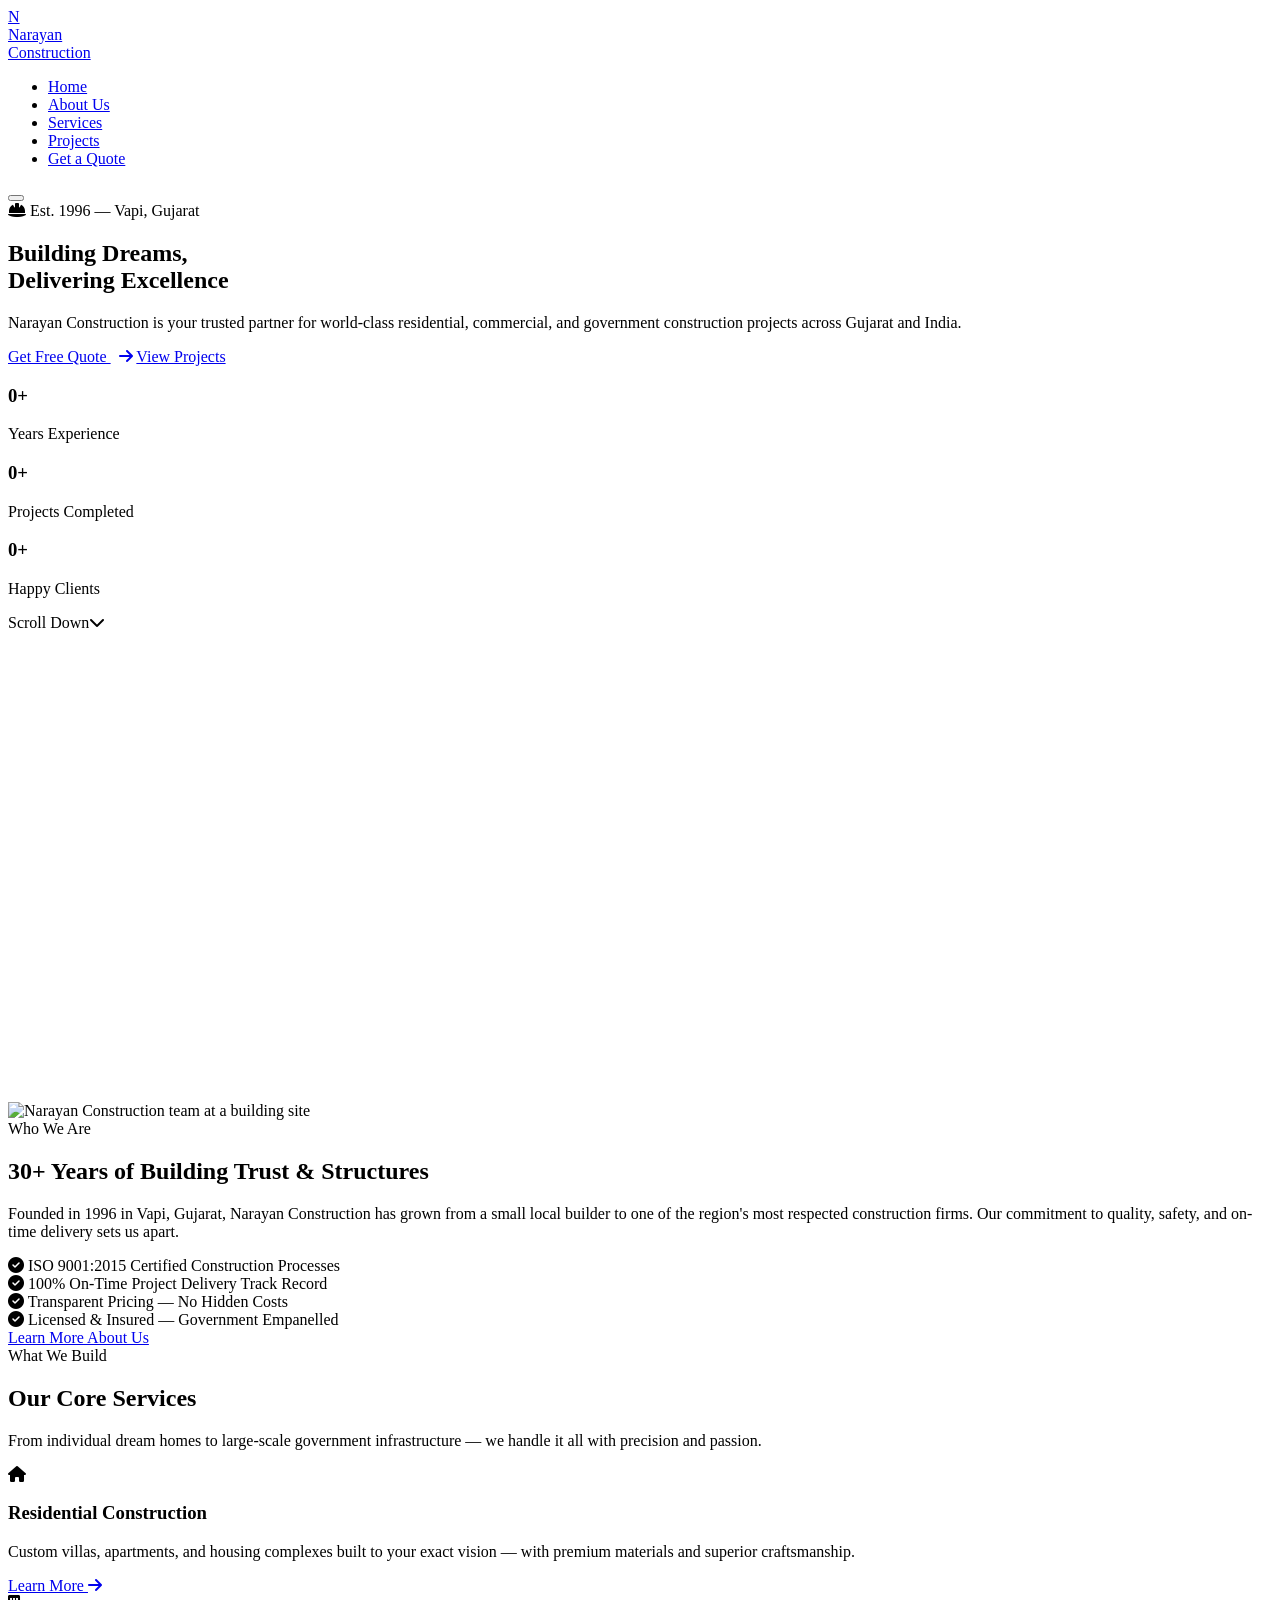
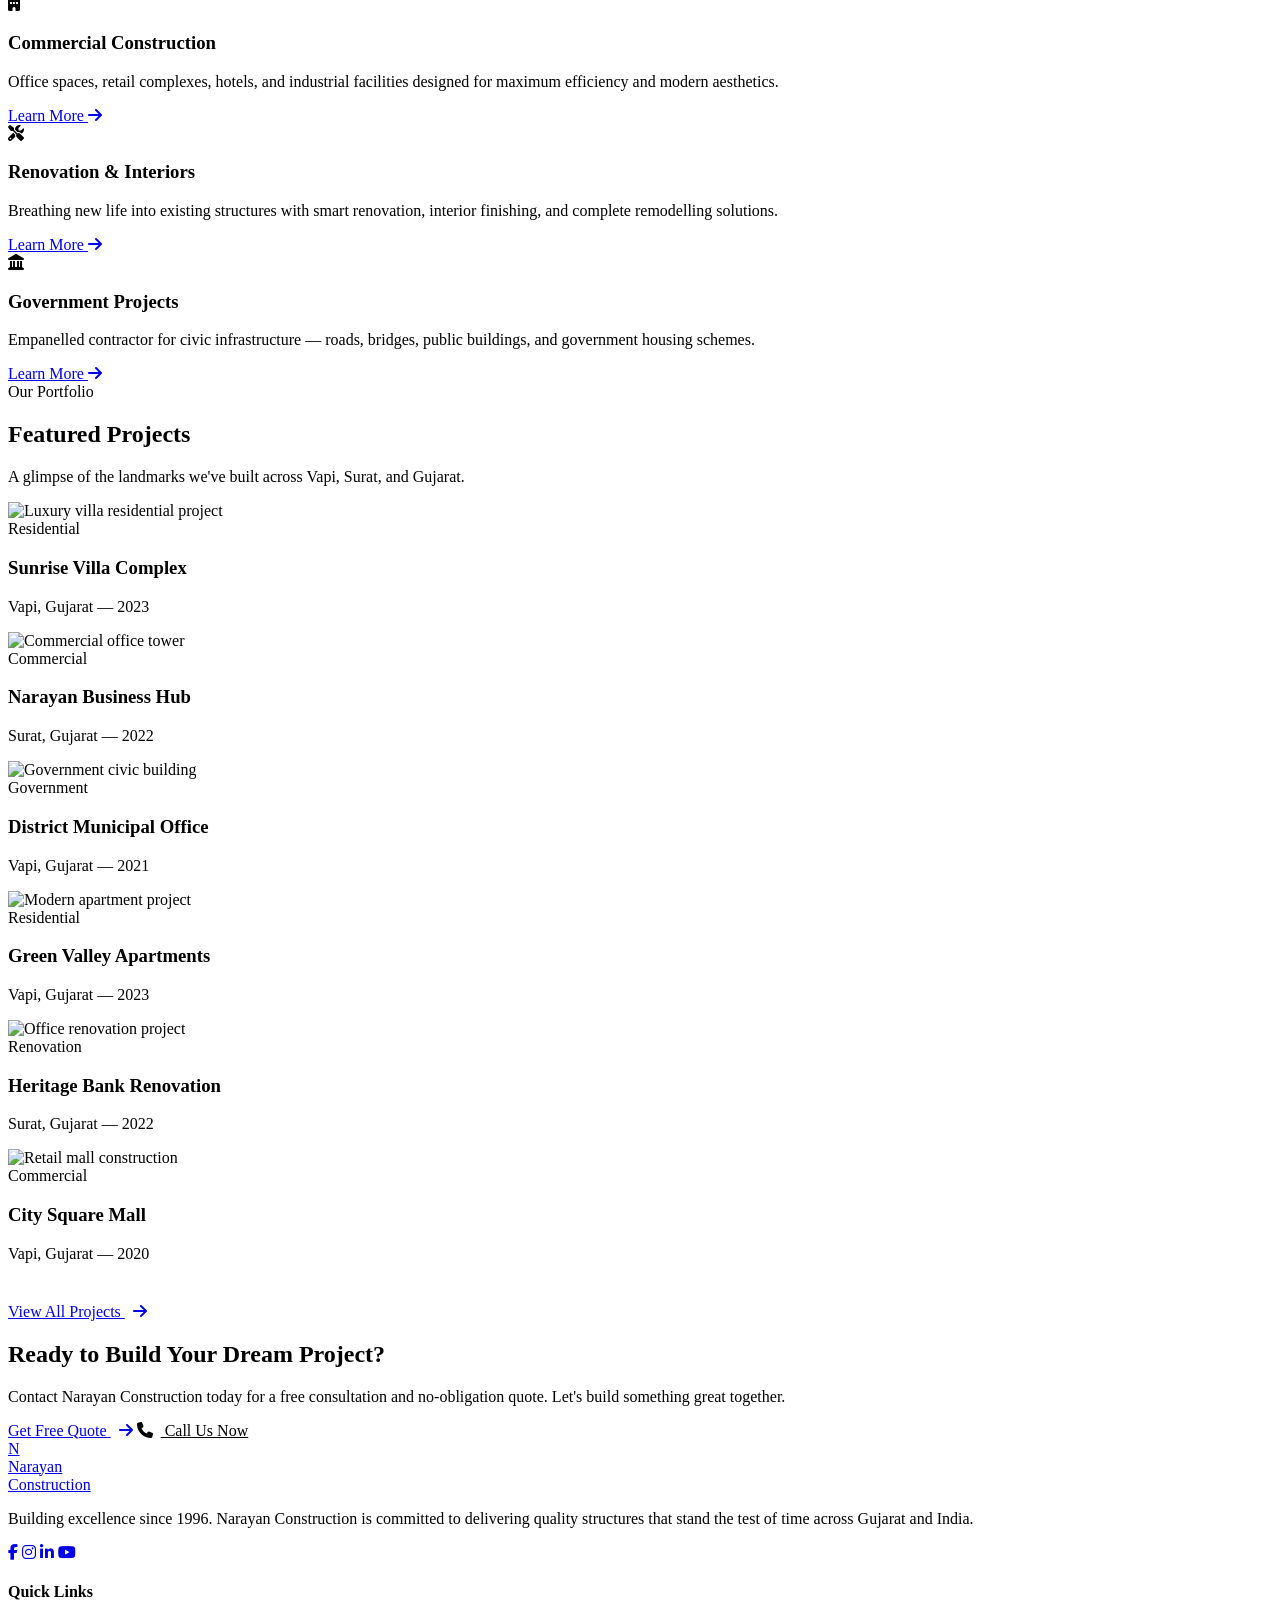
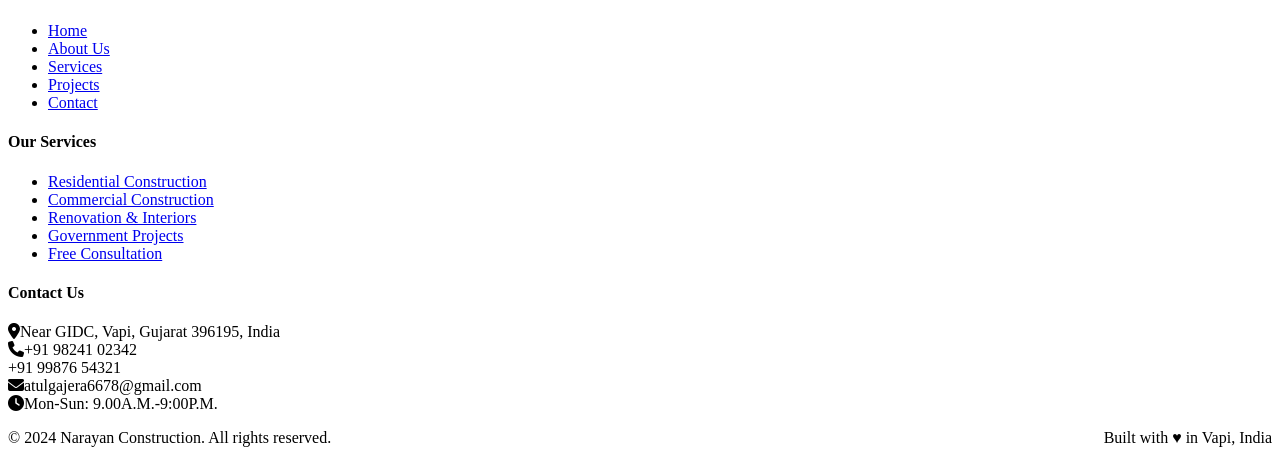
==== index.html @ 6c03d6d5 "Add files via upload" ====
<!DOCTYPE html>
<html lang="en">
<head>
  <meta charset="UTF-8"/>
  <meta name="viewport" content="width=device-width, initial-scale=1.0"/>
  <meta name="description" content="Narayan Construction - Premier construction company in Vapi, India. Specializing in residential, commercial, renovation and government projects. Build your dream with us."/>
  <meta name="keywords" content="construction company Vapi, residential construction India, commercial construction Gujarat, Narayan Construction"/>
  <title>Narayan Construction | Building Dreams, Delivering Excellence | Vapi, India</title>
  <link rel="stylesheet" href="css/style.css"/>
  <link rel="stylesheet" href="https://cdnjs.cloudflare.com/ajax/libs/font-awesome/6.5.0/css/all.min.css"/>
  <style>
    /* Home-only extras */
    .hero { min-height: 100vh; }
    @keyframes fadeIn { from{opacity:0;transform:translateY(16px)} to{opacity:1;transform:none} }
    .hero-content { animation: fadeIn 1s ease 0.2s both; }
  </style>
</head>
<body>

  <!-- ===== NAVBAR ===== -->
  <nav class="navbar" id="navbar" aria-label="Main navigation">
    <div class="container">
      <a href="index.html" class="logo" aria-label="Narayan Construction Home">
        <div class="logo-icon">N</div>
        <div class="logo-text">Narayan<br/><span>Construction</span></div>
      </a>
      <ul class="nav-links" id="navLinks">
        <li><a href="index.html">Home</a></li>
        <li><a href="about.html">About Us</a></li>
        <li><a href="services.html">Services</a></li>
        <li><a href="projects.html">Projects</a></li>
        <li><a href="contact.html" class="nav-cta">Get a Quote</a></li>
      </ul>
      <button class="hamburger" id="hamburger" aria-label="Toggle mobile menu">
        <span></span><span></span><span></span>
      </button>
    </div>
  </nav>

  <!-- ===== HERO ===== -->
  <section class="hero" id="home" aria-label="Hero section">
    <div class="container">
      <div class="hero-content">
        <div class="hero-label"><i class="fas fa-hard-hat"></i> Est. 1996 — Vapi, Gujarat</div>
        <h1>Building Dreams,<br/><span>Delivering</span> Excellence</h1>
        <p class="hero-desc">Narayan Construction is your trusted partner for world-class residential, commercial, and government construction projects across Gujarat and India.</p>
        <div class="hero-btns">
          <a href="contact.html" class="btn btn-primary">Get Free Quote <i class="fas fa-arrow-right" style="margin-left:8px"></i></a>
          <a href="projects.html" class="btn btn-outline">View Projects</a>
        </div>
        <div class="hero-stats">
          <div class="hero-stat"><h3 data-target="30" data-suffix="+">0+</h3><p>Years Experience</p></div>
          <div class="hero-stat"><h3 data-target="500" data-suffix="+">0+</h3><p>Projects Completed</p></div>
          <div class="hero-stat"><h3 data-target="500" data-suffix="+">0+</h3><p>Happy Clients</p></div>
        </div>
      </div>
    </div>
    <div class="hero-scroll" aria-hidden="true"><span>Scroll Down</span><i class="fas fa-chevron-down"></i></div>
  </section>

  <!-- ===== ABOUT STRIP ===== -->
  <section class="about-strip" aria-label="About Narayan Construction">
    <div class="container">
      <div class="about-strip-img fade-up">
        <img src="https://images.unsplash.com/photo-1541888946425-d81bb19240f5?w=800&q=80" alt="Narayan Construction team at a building site" loading="lazy"/>
      </div>
      <div class="about-strip-content fade-up">
        <span class="section-label">Who We Are</span>
        <h2>30+ Years of Building Trust & Structures</h2>
        <p>Founded in 1996 in Vapi, Gujarat, Narayan Construction has grown from a small local builder to one of the region's most respected construction firms. Our commitment to quality, safety, and on-time delivery sets us apart.</p>
        <div class="about-features">
          <div class="about-feat"><i class="fas fa-check-circle"></i> ISO 9001:2015 Certified Construction Processes</div>
          <div class="about-feat"><i class="fas fa-check-circle"></i> 100% On-Time Project Delivery Track Record</div>
          <div class="about-feat"><i class="fas fa-check-circle"></i> Transparent Pricing — No Hidden Costs</div>
          <div class="about-feat"><i class="fas fa-check-circle"></i> Licensed & Insured — Government Empanelled</div>
        </div>
        <a href="about.html" class="btn btn-primary">Learn More About Us</a>
      </div>
    </div>
  </section>

  <!-- ===== SERVICES ===== -->
  <section class="services section-pad" id="services" aria-label="Our services">
    <div class="container">
      <div class="text-center fade-up">
        <span class="section-label">What We Build</span>
        <h2 class="section-title">Our Core Services</h2>
        <p class="section-sub">From individual dream homes to large-scale government infrastructure — we handle it all with precision and passion.</p>
      </div>
      <div class="services-grid">
        <div class="service-card fade-up">
          <div class="service-icon"><i class="fas fa-home"></i></div>
          <h3>Residential Construction</h3>
          <p>Custom villas, apartments, and housing complexes built to your exact vision — with premium materials and superior craftsmanship.</p>
          <a href="services.html" class="service-link">Learn More <i class="fas fa-arrow-right"></i></a>
        </div>
        <div class="service-card fade-up">
          <div class="service-icon"><i class="fas fa-building"></i></div>
          <h3>Commercial Construction</h3>
          <p>Office spaces, retail complexes, hotels, and industrial facilities designed for maximum efficiency and modern aesthetics.</p>
          <a href="services.html" class="service-link">Learn More <i class="fas fa-arrow-right"></i></a>
        </div>
        <div class="service-card fade-up">
          <div class="service-icon"><i class="fas fa-tools"></i></div>
          <h3>Renovation & Interiors</h3>
          <p>Breathing new life into existing structures with smart renovation, interior finishing, and complete remodelling solutions.</p>
          <a href="services.html" class="service-link">Learn More <i class="fas fa-arrow-right"></i></a>
        </div>
        <div class="service-card fade-up">
          <div class="service-icon"><i class="fas fa-landmark"></i></div>
          <h3>Government Projects</h3>
          <p>Empanelled contractor for civic infrastructure — roads, bridges, public buildings, and government housing schemes.</p>
          <a href="services.html" class="service-link">Learn More <i class="fas fa-arrow-right"></i></a>
        </div>
      </div>
    </div>
  </section>

  <!-- ===== FEATURED PROJECTS ===== -->
  <section class="projects section-pad" id="projects" style="background:var(--light-bg);" aria-label="Featured projects">
    <div class="container">
      <div class="text-center fade-up">
        <span class="section-label">Our Portfolio</span>
        <h2 class="section-title">Featured Projects</h2>
        <p class="section-sub">A glimpse of the landmarks we've built across Vapi, Surat, and Gujarat.</p>
      </div>
      <div class="projects-grid">
        <div class="project-card fade-up" data-category="residential">
          <img src="https://images.unsplash.com/photo-1512917774080-9991f1c4c750?w=700&q=80" alt="Luxury villa residential project" loading="lazy"/>
          <div class="project-overlay">
            <span class="project-tag">Residential</span>
            <h3>Sunrise Villa Complex</h3>
            <p>Vapi, Gujarat — 2023</p>
          </div>
        </div>
        <div class="project-card fade-up" data-category="commercial">
          <img src="https://images.unsplash.com/photo-1541888086225-f640647cd512?w=700&q=80" alt="Commercial office tower" loading="lazy"/>
          <div class="project-overlay">
            <span class="project-tag">Commercial</span>
            <h3>Narayan Business Hub</h3>
            <p>Surat, Gujarat — 2022</p>
          </div>
        </div>
        <div class="project-card fade-up" data-category="government">
          <img src="https://images.unsplash.com/photo-1503387762-592deb58ef4e?w=700&q=80" alt="Government civic building" loading="lazy"/>
          <div class="project-overlay">
            <span class="project-tag">Government</span>
            <h3>District Municipal Office</h3>
            <p>Vapi, Gujarat — 2021</p>
          </div>
        </div>
        <div class="project-card fade-up" data-category="residential">
          <img src="https://images.unsplash.com/photo-1589939705384-5185137a7f0f?w=700&q=80" alt="Modern apartment project" loading="lazy"/>
          <div class="project-overlay">
            <span class="project-tag">Residential</span>
            <h3>Green Valley Apartments</h3>
            <p>Vapi, Gujarat — 2023</p>
          </div>
        </div>
        <div class="project-card fade-up" data-category="renovation">
          <img src="https://images.unsplash.com/photo-1504307651254-35680f356dfd?w=700&q=80" alt="Office renovation project" loading="lazy"/>
          <div class="project-overlay">
            <span class="project-tag">Renovation</span>
            <h3>Heritage Bank Renovation</h3>
            <p>Surat, Gujarat — 2022</p>
          </div>
        </div>
        <div class="project-card fade-up" data-category="commercial">
          <img src="https://images.unsplash.com/photo-1621614364402-2cb5b161e1bd?w=700&q=80" alt="Retail mall construction" loading="lazy"/>
          <div class="project-overlay">
            <span class="project-tag">Commercial</span>
            <h3>City Square Mall</h3>
            <p>Vapi, Gujarat — 2020</p>
          </div>
        </div>
      </div>
      <div class="text-center" style="margin-top:40px;">
        <a href="projects.html" class="btn btn-dark">View All Projects <i class="fas fa-arrow-right" style="margin-left:8px"></i></a>
      </div>
    </div>
  </section>



  <!-- ===== CTA ===== -->
  <section class="cta-section" aria-label="Call to action">
    <div class="container fade-up">
      <h2>Ready to Build Your Dream Project?</h2>
      <p>Contact Narayan Construction today for a free consultation and no-obligation quote. Let's build something great together.</p>
      <div class="cta-btns">
        <a href="contact.html" class="btn btn-dark">Get Free Quote <i class="fas fa-arrow-right" style="margin-left:8px"></i></a>
        <a href="tel:+919824102342" class="btn btn-outline" style="color:var(--dark);border-color:var(--dark)"><i class="fas fa-phone" style="margin-right:8px"></i> Call Us Now</a>
      </div>
    </div>
  </section>

  <!-- ===== FOOTER ===== -->
  <footer aria-label="Footer">
    <div class="container">
      <div class="footer-grid">
        <div class="footer-about">
          <a href="index.html" class="logo">
            <div class="logo-icon">N</div>
            <div class="logo-text">Narayan<br/><span>Construction</span></div>
          </a>
          <p>Building excellence since 1996. Narayan Construction is committed to delivering quality structures that stand the test of time across Gujarat and India.</p>
          <div class="social-links">
            <a href="#" aria-label="Facebook"><i class="fab fa-facebook-f"></i></a>
            <a href="#" aria-label="Instagram"><i class="fab fa-instagram"></i></a>
            <a href="#" aria-label="LinkedIn"><i class="fab fa-linkedin-in"></i></a>
            <a href="#" aria-label="YouTube"><i class="fab fa-youtube"></i></a>
          </div>
        </div>
        <div class="footer-col">
          <h4>Quick Links</h4>
          <ul>
            <li><a href="index.html">Home</a></li>
            <li><a href="about.html">About Us</a></li>
            <li><a href="services.html">Services</a></li>
            <li><a href="projects.html">Projects</a></li>
                <li><a href="contact.html">Contact</a></li>
          </ul>
        </div>
        <div class="footer-col">
          <h4>Our Services</h4>
          <ul>
            <li><a href="services.html">Residential Construction</a></li>
            <li><a href="services.html">Commercial Construction</a></li>
            <li><a href="services.html">Renovation & Interiors</a></li>
            <li><a href="services.html">Government Projects</a></li>
            <li><a href="contact.html">Free Consultation</a></li>
          </ul>
        </div>
        <div class="footer-col">
          <h4>Contact Us</h4>
          <div class="footer-contact-item"><i class="fas fa-map-marker-alt"></i><span>Near GIDC, Vapi, Gujarat 396195, India</span></div>
          <div class="footer-contact-item"><i class="fas fa-phone"></i><span>+91 98241 02342<br/>+91 99876 54321</span></div>
          <div class="footer-contact-item"><i class="fas fa-envelope"></i><span>atulgajera6678@gmail.com</span></div>
          <div class="footer-contact-item"><i class="fas fa-clock"></i><span>Mon-Sun: 9.00A.M.-9:00P.M.</span></div>
        </div>
      </div>
    </div>
    <div class="footer-bottom">
      <div class="container" style="display:flex;justify-content:space-between;align-items:center;flex-wrap:wrap;gap:8px">
        <p>&copy; 2024 <span>Narayan Construction</span>. All rights reserved.</p>
        <p>Built with <span>♥</span> in Vapi, India</p>
      </div>
    </div>
  </footer>

  <script src="js/main.js"></script>
</body>
</html>
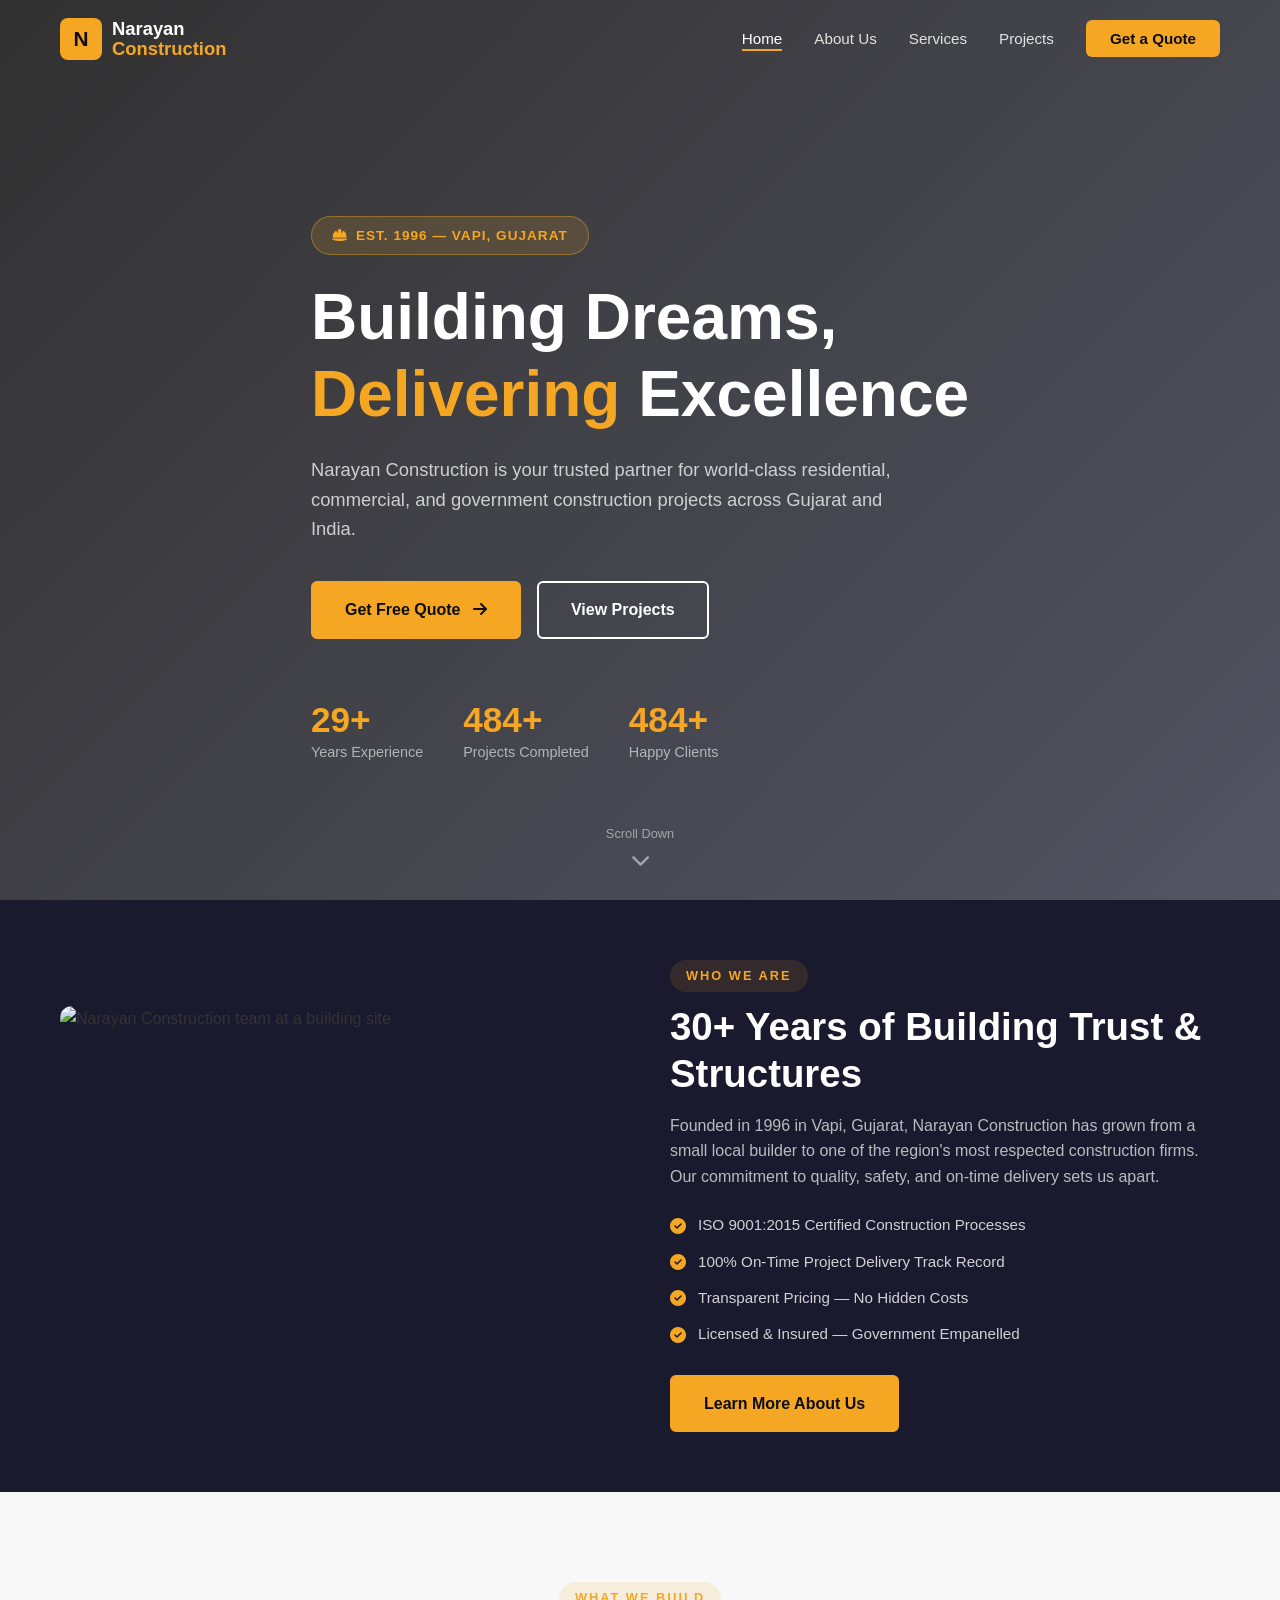
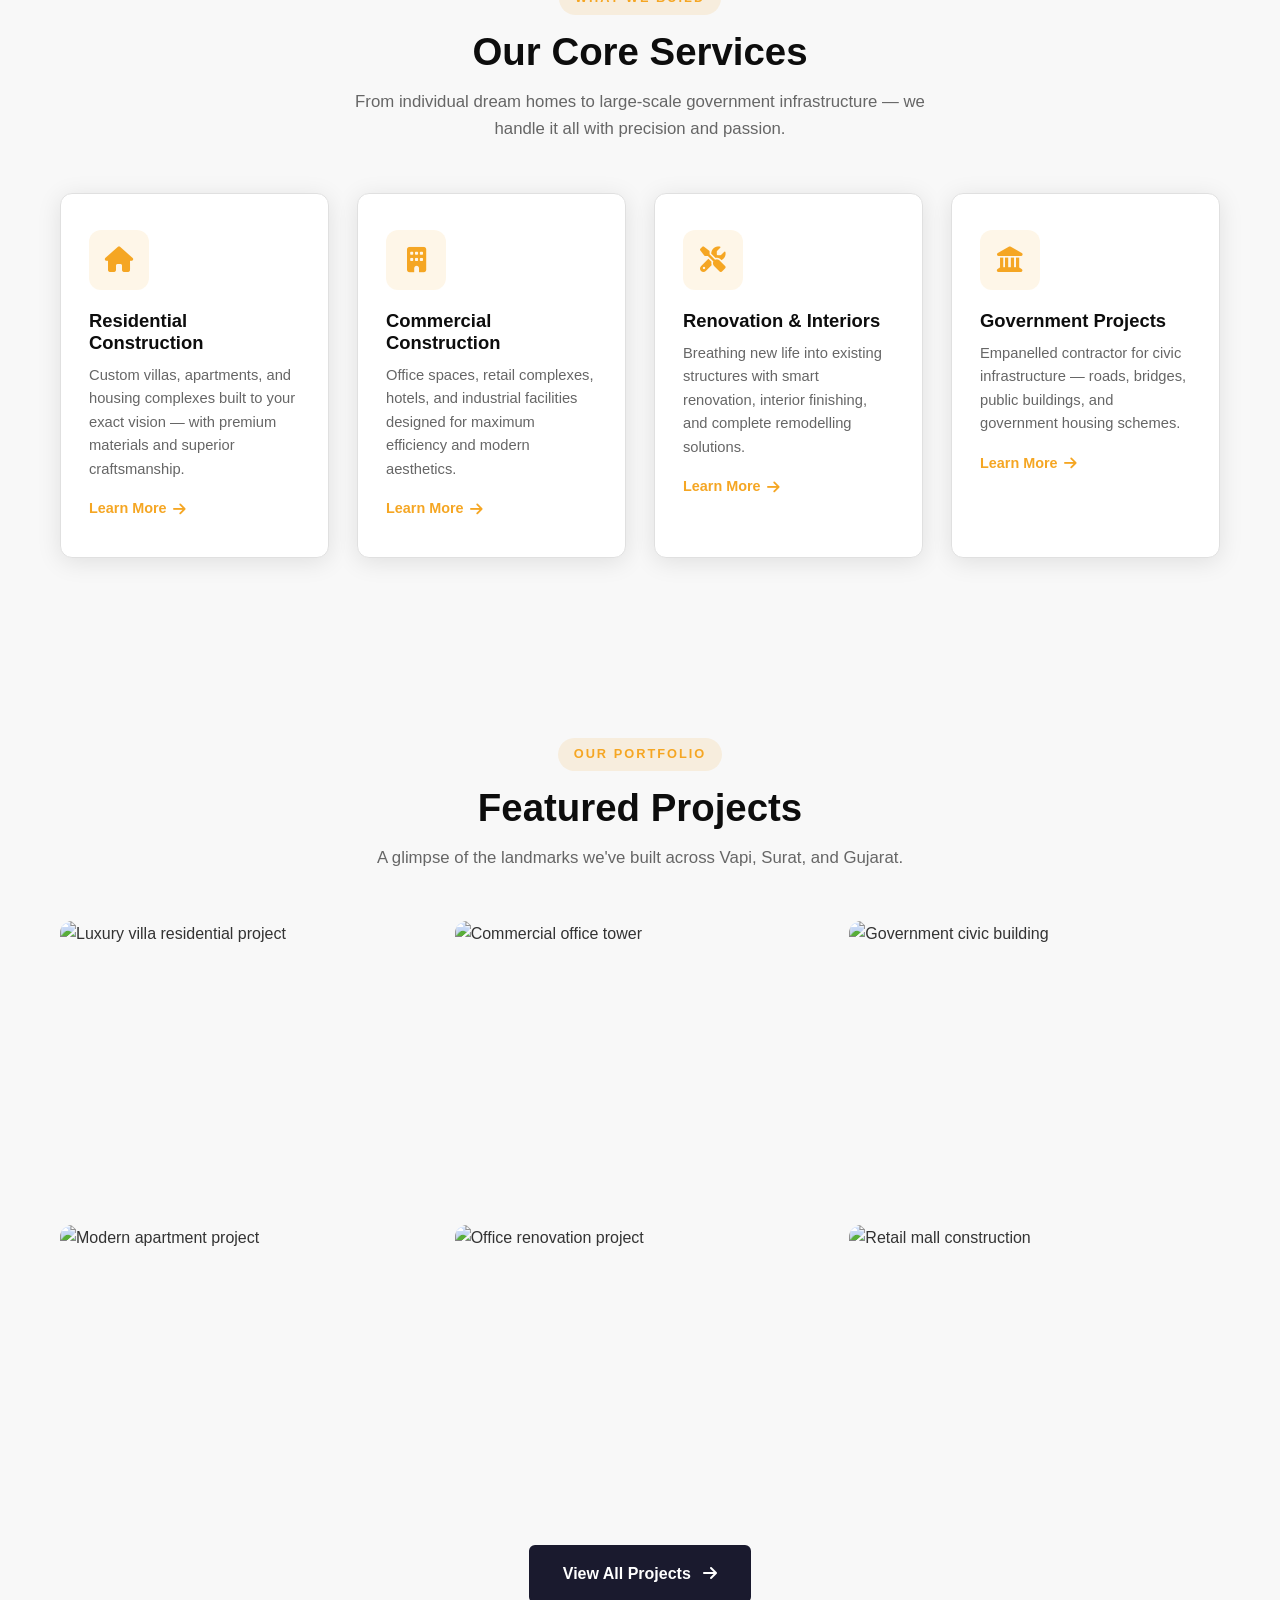
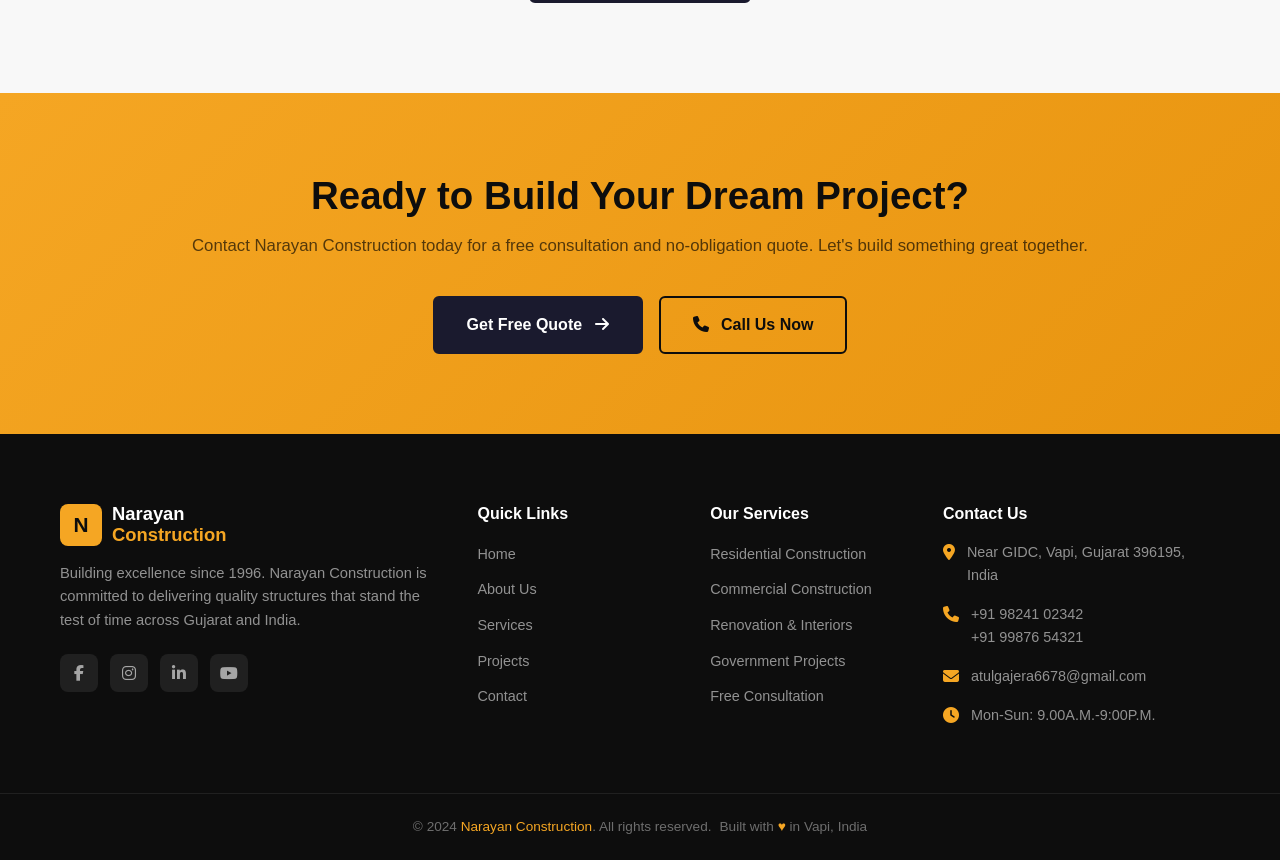
==== commit 4ed0f1bc: "Update index.html" ====
--- a/index.html
+++ b/index.html
@@ -6,7 +6,7 @@
   <meta name="description" content="Narayan Construction - Premier construction company in Vapi, India. Specializing in residential, commercial, renovation and government projects. Build your dream with us."/>
   <meta name="keywords" content="construction company Vapi, residential construction India, commercial construction Gujarat, Narayan Construction"/>
   <title>Narayan Construction | Building Dreams, Delivering Excellence | Vapi, India</title>
-  <link rel="stylesheet" href="css/style.css"/>
+  <link rel="stylesheet" href="style.css"/>
   <link rel="stylesheet" href="https://cdnjs.cloudflare.com/ajax/libs/font-awesome/6.5.0/css/all.min.css"/>
   <style>
     /* Home-only extras */
@@ -248,6 +248,6 @@
     </div>
   </footer>
 
-  <script src="js/main.js"></script>
+  <script src="main.js"></script>
 </body>
 </html>
--- a/style.css
+++ b/style.css
@@ -0,0 +1,389 @@
+/* ============================================
+   NARAYAN CONSTRUCTION - Main Stylesheet
+   ============================================ */
+
+@import url('https://fonts.googleapis.com/css2?family=Inter:wght@300;400;500;600;700&family=Montserrat:wght@700;800;900&display=swap');
+
+/* ---- CSS Variables ---- */
+:root {
+  --primary: #F5A623;
+  --primary-dark: #D4891A;
+  --dark: #0D0D0D;
+  --dark2: #1A1A2E;
+  --dark3: #16213E;
+  --text: #333;
+  --text-light: #666;
+  --white: #fff;
+  --light-bg: #F8F8F8;
+  --border: #E0E0E0;
+  --shadow: 0 4px 24px rgba(0,0,0,0.10);
+  --radius: 12px;
+  --transition: 0.3s ease;
+  --font-main: 'Inter', sans-serif;
+  --font-heading: 'Montserrat', sans-serif;
+}
+
+/* ---- Reset ---- */
+*, *::before, *::after { box-sizing: border-box; margin: 0; padding: 0; }
+html { scroll-behavior: smooth; }
+body { font-family: var(--font-main); color: var(--text); background: var(--white); line-height: 1.6; }
+img { max-width: 100%; height: auto; display: block; }
+a { text-decoration: none; color: inherit; }
+ul { list-style: none; }
+
+/* ---- Typography ---- */
+h1,h2,h3,h4,h5 { font-family: var(--font-heading); font-weight: 700; line-height: 1.2; }
+h1 { font-size: clamp(2.2rem, 5vw, 4rem); }
+h2 { font-size: clamp(1.8rem, 3vw, 2.8rem); }
+h3 { font-size: clamp(1.2rem, 2vw, 1.6rem); }
+p { font-size: 1rem; color: var(--text-light); }
+
+/* ---- Utilities ---- */
+.container { max-width: 1200px; margin: 0 auto; padding: 0 20px; }
+.section-pad { padding: 90px 0; }
+.text-center { text-align: center; }
+.text-white { color: var(--white); }
+.btn {
+  display: inline-block;
+  padding: 14px 32px;
+  border-radius: 6px;
+  font-weight: 600;
+  font-size: 1rem;
+  cursor: pointer;
+  border: 2px solid transparent;
+  transition: all var(--transition);
+  font-family: var(--font-main);
+}
+.btn-primary {
+  background: var(--primary);
+  color: var(--dark);
+  border-color: var(--primary);
+}
+.btn-primary:hover {
+  background: var(--primary-dark);
+  border-color: var(--primary-dark);
+  transform: translateY(-2px);
+  box-shadow: 0 8px 24px rgba(245,166,35,0.35);
+}
+.btn-outline {
+  background: transparent;
+  color: var(--white);
+  border-color: var(--white);
+}
+.btn-outline:hover {
+  background: var(--white);
+  color: var(--dark);
+  transform: translateY(-2px);
+}
+.btn-dark {
+  background: var(--dark2);
+  color: var(--white);
+  border-color: var(--dark2);
+}
+.btn-dark:hover {
+  background: var(--dark3);
+  transform: translateY(-2px);
+}
+.section-label {
+  display: inline-block;
+  background: rgba(245,166,35,0.12);
+  color: var(--primary);
+  font-weight: 700;
+  font-size: 0.8rem;
+  letter-spacing: 2px;
+  text-transform: uppercase;
+  padding: 6px 16px;
+  border-radius: 50px;
+  margin-bottom: 14px;
+}
+.section-title { color: var(--dark); margin-bottom: 14px; }
+.section-sub { color: var(--text-light); max-width: 600px; margin: 0 auto 50px; font-size: 1.05rem; }
+
+/* ---- NAVBAR ---- */
+.navbar {
+  position: fixed;
+  top: 0; left: 0; width: 100%;
+  z-index: 1000;
+  padding: 18px 0;
+  background: transparent;
+  transition: all 0.4s ease;
+}
+.navbar.scrolled {
+  background: var(--dark2);
+  padding: 12px 0;
+  box-shadow: 0 2px 20px rgba(0,0,0,0.3);
+}
+.navbar .container {
+  display: flex;
+  align-items: center;
+  justify-content: space-between;
+}
+.logo {
+  display: flex;
+  align-items: center;
+  gap: 10px;
+}
+.logo-icon {
+  width: 42px; height: 42px;
+  background: var(--primary);
+  border-radius: 8px;
+  display: flex; align-items: center; justify-content: center;
+  font-size: 1.3rem; font-weight: 900; color: var(--dark);
+  font-family: var(--font-heading);
+}
+.logo-text { color: var(--white); font-family: var(--font-heading); font-weight: 800; font-size: 1.15rem; line-height: 1.1; }
+.logo-text span { color: var(--primary); }
+.nav-links { display: flex; gap: 32px; align-items: center; }
+.nav-links a { color: rgba(255,255,255,0.85); font-weight: 500; font-size: 0.95rem; transition: color var(--transition); position: relative; }
+.nav-links a::after { content:''; position:absolute; bottom:-4px; left:0; width:0; height:2px; background:var(--primary); transition: width var(--transition); }
+.nav-links a:hover, .nav-links a.active { color: var(--white); }
+.nav-links a:hover::after, .nav-links a.active::after { width: 100%; }
+.nav-cta { background: var(--primary); color: var(--dark) !important; padding: 10px 24px; border-radius: 6px; font-weight: 700 !important; }
+.nav-cta:hover { background: var(--primary-dark); }
+.nav-cta::after { display: none !important; }
+.hamburger { display: none; flex-direction: column; gap: 5px; cursor: pointer; }
+.hamburger span { width: 26px; height: 2px; background: var(--white); border-radius: 2px; transition: all var(--transition); }
+
+/* ---- HERO ---- */
+.hero {
+  position: relative;
+  min-height: 100vh;
+  display: flex; align-items: center;
+  background: linear-gradient(135deg, rgba(13,13,13,0.85) 0%, rgba(26,26,46,0.75) 100%),
+              url('https://images.unsplash.com/photo-1504307651254-35680f356dfd?w=1600&q=80') center/cover no-repeat;
+  padding-top: 80px;
+}
+.hero-content { max-width: 750px; }
+.hero-label { display: inline-flex; align-items: center; gap: 8px; background: rgba(245,166,35,0.15); border: 1px solid rgba(245,166,35,0.4); color: var(--primary); padding: 8px 20px; border-radius: 50px; font-size: 0.85rem; font-weight: 600; letter-spacing: 1px; text-transform: uppercase; margin-bottom: 24px; }
+.hero h1 { color: var(--white); margin-bottom: 22px; }
+.hero h1 span { color: var(--primary); }
+.hero-desc { color: rgba(255,255,255,0.75); font-size: 1.15rem; max-width: 580px; margin-bottom: 38px; }
+.hero-btns { display: flex; gap: 16px; flex-wrap: wrap; }
+.hero-stats { display: flex; gap: 40px; margin-top: 60px; flex-wrap: wrap; }
+.hero-stat h3 { color: var(--primary); font-size: 2.2rem; font-weight: 900; }
+.hero-stat p { color: rgba(255,255,255,0.6); font-size: 0.9rem; }
+.hero-scroll { position: absolute; bottom: 30px; left: 50%; transform: translateX(-50%); color: rgba(255,255,255,0.5); font-size: 0.8rem; text-align: center; animation: bounce 2s infinite; }
+.hero-scroll i { display: block; font-size: 1.2rem; margin-top: 6px; }
+@keyframes bounce { 0%,100%{transform:translateX(-50%) translateY(0);} 50%{transform:translateX(-50%) translateY(8px);} }
+
+/* ---- INTRO / ABOUT STRIP ---- */
+.about-strip { background: var(--dark2); padding: 60px 0; }
+.about-strip .container { display: grid; grid-template-columns: 1fr 1fr; gap: 60px; align-items: center; }
+.about-strip-img { border-radius: var(--radius); overflow: hidden; height: 380px; }
+.about-strip-img img { width: 100%; height: 100%; object-fit: cover; }
+.about-strip-content .section-label { margin-bottom: 12px; }
+.about-strip-content h2 { color: var(--white); margin-bottom: 16px; }
+.about-strip-content p { color: rgba(255,255,255,0.7); margin-bottom: 24px; }
+.about-features { display: flex; flex-direction: column; gap: 12px; margin-bottom: 28px; }
+.about-feat { display: flex; align-items: center; gap: 12px; color: rgba(255,255,255,0.8); font-size: 0.95rem; }
+.about-feat i { color: var(--primary); font-size: 1rem; }
+
+/* ---- SERVICES ---- */
+.services { background: var(--light-bg); }
+.services-grid { display: grid; grid-template-columns: repeat(auto-fit, minmax(260px,1fr)); gap: 28px; }
+.service-card {
+  background: var(--white);
+  border-radius: var(--radius);
+  padding: 36px 28px;
+  text-align: left;
+  box-shadow: var(--shadow);
+  border: 1px solid var(--border);
+  transition: all var(--transition);
+  position: relative;
+  overflow: hidden;
+}
+.service-card::before { content:''; position:absolute; top:0;left:0;right:0; height:4px; background: var(--primary); transform: scaleX(0); transform-origin: left; transition: transform var(--transition); }
+.service-card:hover { transform: translateY(-8px); box-shadow: 0 16px 40px rgba(0,0,0,0.12); }
+.service-card:hover::before { transform: scaleX(1); }
+.service-icon { width: 60px; height: 60px; background: rgba(245,166,35,0.1); border-radius: 12px; display: flex; align-items: center; justify-content: center; margin-bottom: 20px; transition: background var(--transition); }
+.service-card:hover .service-icon { background: var(--primary); }
+.service-icon i { font-size: 1.6rem; color: var(--primary); transition: color var(--transition); }
+.service-card:hover .service-icon i { color: var(--dark); }
+.service-card h3 { color: var(--dark); margin-bottom: 10px; font-size: 1.15rem; }
+.service-card p { font-size: 0.92rem; }
+.service-link { display: inline-flex; align-items: center; gap: 6px; color: var(--primary); font-weight: 600; font-size: 0.9rem; margin-top: 16px; transition: gap var(--transition); }
+.service-link:hover { gap: 10px; }
+
+/* ---- PROJECTS ---- */
+.projects { background: var(--white); }
+.projects-filter { display: flex; gap: 12px; flex-wrap: wrap; justify-content: center; margin-bottom: 40px; }
+.filter-btn { padding: 9px 22px; border-radius: 50px; border: 2px solid var(--border); background: transparent; cursor: pointer; font-weight: 600; font-size: 0.88rem; color: var(--text-light); transition: all var(--transition); font-family: var(--font-main); }
+.filter-btn.active, .filter-btn:hover { background: var(--primary); border-color: var(--primary); color: var(--dark); }
+.projects-grid { display: grid; grid-template-columns: repeat(3, 1fr); gap: 24px; }
+.project-card { border-radius: var(--radius); overflow: hidden; position: relative; cursor: pointer; }
+.project-card img { width: 100%; height: 280px; object-fit: cover; transition: transform 0.5s ease; }
+.project-card:hover img { transform: scale(1.08); }
+.project-overlay { position: absolute; inset: 0; background: linear-gradient(to top, rgba(13,13,13,0.9) 0%, transparent 60%); display: flex; flex-direction: column; justify-content: flex-end; padding: 24px; opacity: 0; transition: opacity var(--transition); }
+.project-card:hover .project-overlay { opacity: 1; }
+.project-tag { background: var(--primary); color: var(--dark); font-size: 0.75rem; font-weight: 700; padding: 4px 12px; border-radius: 50px; width: fit-content; margin-bottom: 8px; }
+.project-overlay h3 { color: var(--white); font-size: 1.1rem; margin-bottom: 4px; }
+.project-overlay p { color: rgba(255,255,255,0.7); font-size: 0.85rem; }
+
+/* ---- TESTIMONIALS ---- */
+.testimonials { background: var(--dark2); }
+.testimonials .section-title { color: var(--white); }
+.testimonials .section-sub { color: rgba(255,255,255,0.6); }
+.testimonials-grid { display: grid; grid-template-columns: repeat(auto-fit, minmax(300px,1fr)); gap: 24px; }
+.testimonial-card { background: rgba(255,255,255,0.05); border: 1px solid rgba(255,255,255,0.1); border-radius: var(--radius); padding: 32px; transition: all var(--transition); }
+.testimonial-card:hover { background: rgba(255,255,255,0.08); transform: translateY(-4px); }
+.stars { color: var(--primary); font-size: 1rem; margin-bottom: 16px; letter-spacing: 2px; }
+.testimonial-card p { color: rgba(255,255,255,0.75); font-size: 0.95rem; font-style: italic; margin-bottom: 24px; line-height: 1.8; }
+.testimonial-author { display: flex; align-items: center; gap: 14px; }
+.author-avatar { width: 48px; height: 48px; border-radius: 50%; object-fit: cover; border: 2px solid var(--primary); }
+.author-info h4 { color: var(--white); font-size: 0.95rem; }
+.author-info span { color: var(--primary); font-size: 0.82rem; }
+
+/* ---- CTA SECTION ---- */
+.cta-section {
+  background: linear-gradient(135deg, var(--primary) 0%, #E8940F 100%);
+  padding: 80px 0; text-align: center;
+}
+.cta-section h2 { color: var(--dark); margin-bottom: 14px; }
+.cta-section p { color: rgba(0,0,0,0.65); margin-bottom: 36px; font-size: 1.05rem; }
+.cta-btns { display: flex; gap: 16px; justify-content: center; flex-wrap: wrap; }
+
+/* ---- FOOTER ---- */
+footer { background: var(--dark); padding: 70px 0 0; }
+.footer-grid { display: grid; grid-template-columns: 2fr 1fr 1fr 1.5fr; gap: 48px; margin-bottom: 50px; }
+.footer-about .logo { margin-bottom: 16px; }
+.footer-about p { color: rgba(255,255,255,0.55); font-size: 0.92rem; margin-bottom: 22px; }
+.social-links { display: flex; gap: 12px; }
+.social-links a { width: 38px; height: 38px; border-radius: 8px; background: rgba(255,255,255,0.08); display: flex; align-items: center; justify-content: center; color: rgba(255,255,255,0.6); font-size: 1rem; transition: all var(--transition); }
+.social-links a:hover { background: var(--primary); color: var(--dark); }
+.footer-col h4 { color: var(--white); font-size: 1rem; margin-bottom: 18px; font-family: var(--font-heading); }
+.footer-col ul li { margin-bottom: 10px; }
+.footer-col ul li a { color: rgba(255,255,255,0.55); font-size: 0.9rem; transition: color var(--transition); }
+.footer-col ul li a:hover { color: var(--primary); }
+.footer-contact-item { display: flex; gap: 12px; margin-bottom: 16px; }
+.footer-contact-item i { color: var(--primary); font-size: 1rem; margin-top: 3px; flex-shrink: 0; }
+.footer-contact-item span { color: rgba(255,255,255,0.55); font-size: 0.9rem; }
+.footer-bottom { border-top: 1px solid rgba(255,255,255,0.08); padding: 22px 0; display: flex; justify-content: space-between; align-items: center; }
+.footer-bottom p { color: rgba(255,255,255,0.4); font-size: 0.85rem; }
+.footer-bottom span { color: var(--primary); }
+
+/* ---- PAGE HERO (inner pages) ---- */
+.page-hero {
+  background: linear-gradient(135deg, rgba(13,13,13,0.88) 0%, rgba(26,26,46,0.82) 100%),
+              url('https://images.unsplash.com/photo-1504307651254-35680f356dfd?w=1600&q=80') center/cover;
+  padding: 160px 0 80px;
+  text-align: center;
+}
+.page-hero h1 { color: var(--white); margin-bottom: 12px; }
+.page-hero p { color: rgba(255,255,255,0.65); font-size: 1.05rem; }
+.breadcrumb { display: flex; gap: 8px; justify-content: center; align-items: center; color: rgba(255,255,255,0.5); font-size: 0.88rem; margin-bottom: 16px; }
+.breadcrumb a { color: var(--primary); }
+.breadcrumb span { color: rgba(255,255,255,0.3); }
+
+/* ---- ABOUT PAGE ---- */
+.about-story .container { display: grid; grid-template-columns: 1fr 1fr; gap: 70px; align-items: center; }
+.about-img-wrap { position: relative; }
+.about-img-main { border-radius: var(--radius); overflow: hidden; height: 480px; }
+.about-img-main img { width: 100%; height: 100%; object-fit: cover; }
+.about-badge { position: absolute; bottom: -20px; right: -20px; background: var(--primary); color: var(--dark); padding: 20px 26px; border-radius: var(--radius); text-align: center; box-shadow: 0 8px 24px rgba(245,166,35,0.4); }
+.about-badge h3 { font-size: 2.2rem; line-height: 1; }
+.about-badge p { font-size: 0.8rem; font-weight: 600; }
+.about-story-content h2 { color: var(--dark); margin-bottom: 16px; }
+.about-story-content p { margin-bottom: 16px; }
+.values-grid { display: grid; grid-template-columns: repeat(auto-fit, minmax(220px,1fr)); gap: 24px; }
+.value-card { background: var(--white); border-radius: var(--radius); padding: 32px 24px; text-align: center; box-shadow: var(--shadow); border: 1px solid var(--border); }
+.value-icon { width: 64px; height: 64px; border-radius: 50%; background: rgba(245,166,35,0.1); display: flex; align-items: center; justify-content: center; margin: 0 auto 16px; }
+.value-icon i { font-size: 1.6rem; color: var(--primary); }
+.value-card h3 { color: var(--dark); margin-bottom: 8px; font-size: 1.05rem; }
+.team-grid { display: grid; grid-template-columns: repeat(auto-fit, minmax(220px,1fr)); gap: 28px; }
+.team-card { text-align: center; }
+.team-img { border-radius: var(--radius); overflow: hidden; height: 260px; margin-bottom: 18px; }
+.team-img img { width: 100%; height: 100%; object-fit: cover; transition: transform 0.5s; }
+.team-card:hover .team-img img { transform: scale(1.05); }
+.team-card h3 { color: var(--dark); font-size: 1.05rem; margin-bottom: 4px; }
+.team-card span { color: var(--primary); font-size: 0.88rem; font-weight: 600; }
+.stats-strip { background: var(--dark2); padding: 60px 0; }
+.stats-grid { display: grid; grid-template-columns: repeat(4,1fr); gap: 24px; text-align: center; }
+.stat-item h2 { color: var(--primary); font-size: 2.8rem; }
+.stat-item p { color: rgba(255,255,255,0.6); font-size: 0.95rem; }
+
+/* ---- SERVICES PAGE ---- */
+.services-detail-grid { display: grid; grid-template-columns: 1fr 1fr; gap: 40px; }
+.service-detail-card { background: var(--white); border-radius: var(--radius); overflow: hidden; box-shadow: var(--shadow); border: 1px solid var(--border); transition: all var(--transition); }
+.service-detail-card:hover { transform: translateY(-6px); box-shadow: 0 20px 48px rgba(0,0,0,0.12); }
+.service-detail-img { height: 220px; overflow: hidden; }
+.service-detail-img img { width: 100%; height: 100%; object-fit: cover; transition: transform 0.5s; }
+.service-detail-card:hover .service-detail-img img { transform: scale(1.06); }
+.service-detail-body { padding: 28px; }
+.service-detail-body h3 { color: var(--dark); margin-bottom: 10px; }
+.service-detail-body p { margin-bottom: 16px; }
+.service-features { display: flex; flex-direction: column; gap: 8px; }
+.service-features li { display: flex; align-items: center; gap: 10px; font-size: 0.9rem; color: var(--text); }
+.service-features li i { color: var(--primary); font-size: 0.9rem; }
+
+/* ---- CONTACT PAGE ---- */
+.contact-wrapper { display: grid; grid-template-columns: 1fr 1.6fr; gap: 60px; }
+.contact-info h2 { color: var(--dark); margin-bottom: 12px; }
+.contact-info p { margin-bottom: 32px; }
+.contact-details { display: flex; flex-direction: column; gap: 20px; margin-bottom: 32px; }
+.contact-detail-item { display: flex; gap: 16px; }
+.detail-icon { width: 48px; height: 48px; background: rgba(245,166,35,0.1); border-radius: 10px; display: flex; align-items: center; justify-content: center; flex-shrink: 0; }
+.detail-icon i { color: var(--primary); font-size: 1.1rem; }
+.detail-text h4 { color: var(--dark); font-size: 0.95rem; margin-bottom: 2px; }
+.detail-text span { color: var(--text-light); font-size: 0.9rem; }
+.contact-form-wrap { background: var(--white); border-radius: var(--radius); padding: 42px; box-shadow: var(--shadow); border: 1px solid var(--border); }
+.contact-form-wrap h3 { color: var(--dark); margin-bottom: 24px; }
+.form-group { margin-bottom: 20px; }
+.form-group label { display: block; font-weight: 600; font-size: 0.88rem; color: var(--text); margin-bottom: 6px; }
+.form-group input,
+.form-group select,
+.form-group textarea {
+  width: 100%; padding: 13px 16px;
+  border: 2px solid var(--border);
+  border-radius: 8px;
+  font-family: var(--font-main);
+  font-size: 0.95rem;
+  color: var(--text);
+  background: var(--white);
+  transition: border-color var(--transition);
+  outline: none;
+}
+.form-group input:focus,
+.form-group select:focus,
+.form-group textarea:focus { border-color: var(--primary); }
+.form-group textarea { resize: vertical; min-height: 130px; }
+.form-row { display: grid; grid-template-columns: 1fr 1fr; gap: 16px; }
+.map-section { background: var(--light-bg); padding: 80px 0; }
+.map-wrap { border-radius: var(--radius); overflow: hidden; height: 400px; box-shadow: var(--shadow); }
+.map-wrap iframe { width: 100%; height: 100%; border: none; }
+
+/* ---- ANIMATIONS ---- */
+.fade-up { opacity: 0; transform: translateY(30px); transition: opacity 0.6s ease, transform 0.6s ease; }
+.fade-up.visible { opacity: 1; transform: translateY(0); }
+
+/* ---- MOBILE NAV ---- */
+@media(max-width:768px) {
+  .hamburger { display: flex; }
+  .nav-links {
+    position: fixed; top: 0; right: -100%;
+    width: 75%; max-width: 320px; height: 100vh;
+    background: var(--dark2);
+    flex-direction: column;
+    padding: 80px 32px 32px;
+    gap: 24px;
+    transition: right 0.4s ease;
+    box-shadow: -4px 0 24px rgba(0,0,0,0.3);
+  }
+  .nav-links.open { right: 0; }
+  .projects-grid { grid-template-columns: 1fr; }
+  .about-strip .container { grid-template-columns: 1fr; }
+  .about-story .container { grid-template-columns: 1fr; }
+  .footer-grid { grid-template-columns: 1fr 1fr; }
+  .stats-grid { grid-template-columns: 1fr 1fr; }
+  .services-detail-grid { grid-template-columns: 1fr; }
+  .contact-wrapper { grid-template-columns: 1fr; }
+  .form-row { grid-template-columns: 1fr; }
+  .hero-stats { gap: 24px; }
+  .footer-bottom { flex-direction: column; gap: 8px; text-align: center; }
+  .about-badge { position: relative; bottom: auto; right: auto; display: inline-block; margin-top: 20px; }
+}
+@media(max-width:480px) {
+  .projects-grid { grid-template-columns: 1fr; }
+  .footer-grid { grid-template-columns: 1fr; }
+  .stats-grid { grid-template-columns: 1fr 1fr; }
+  .cta-btns { flex-direction: column; align-items: center; }
+}
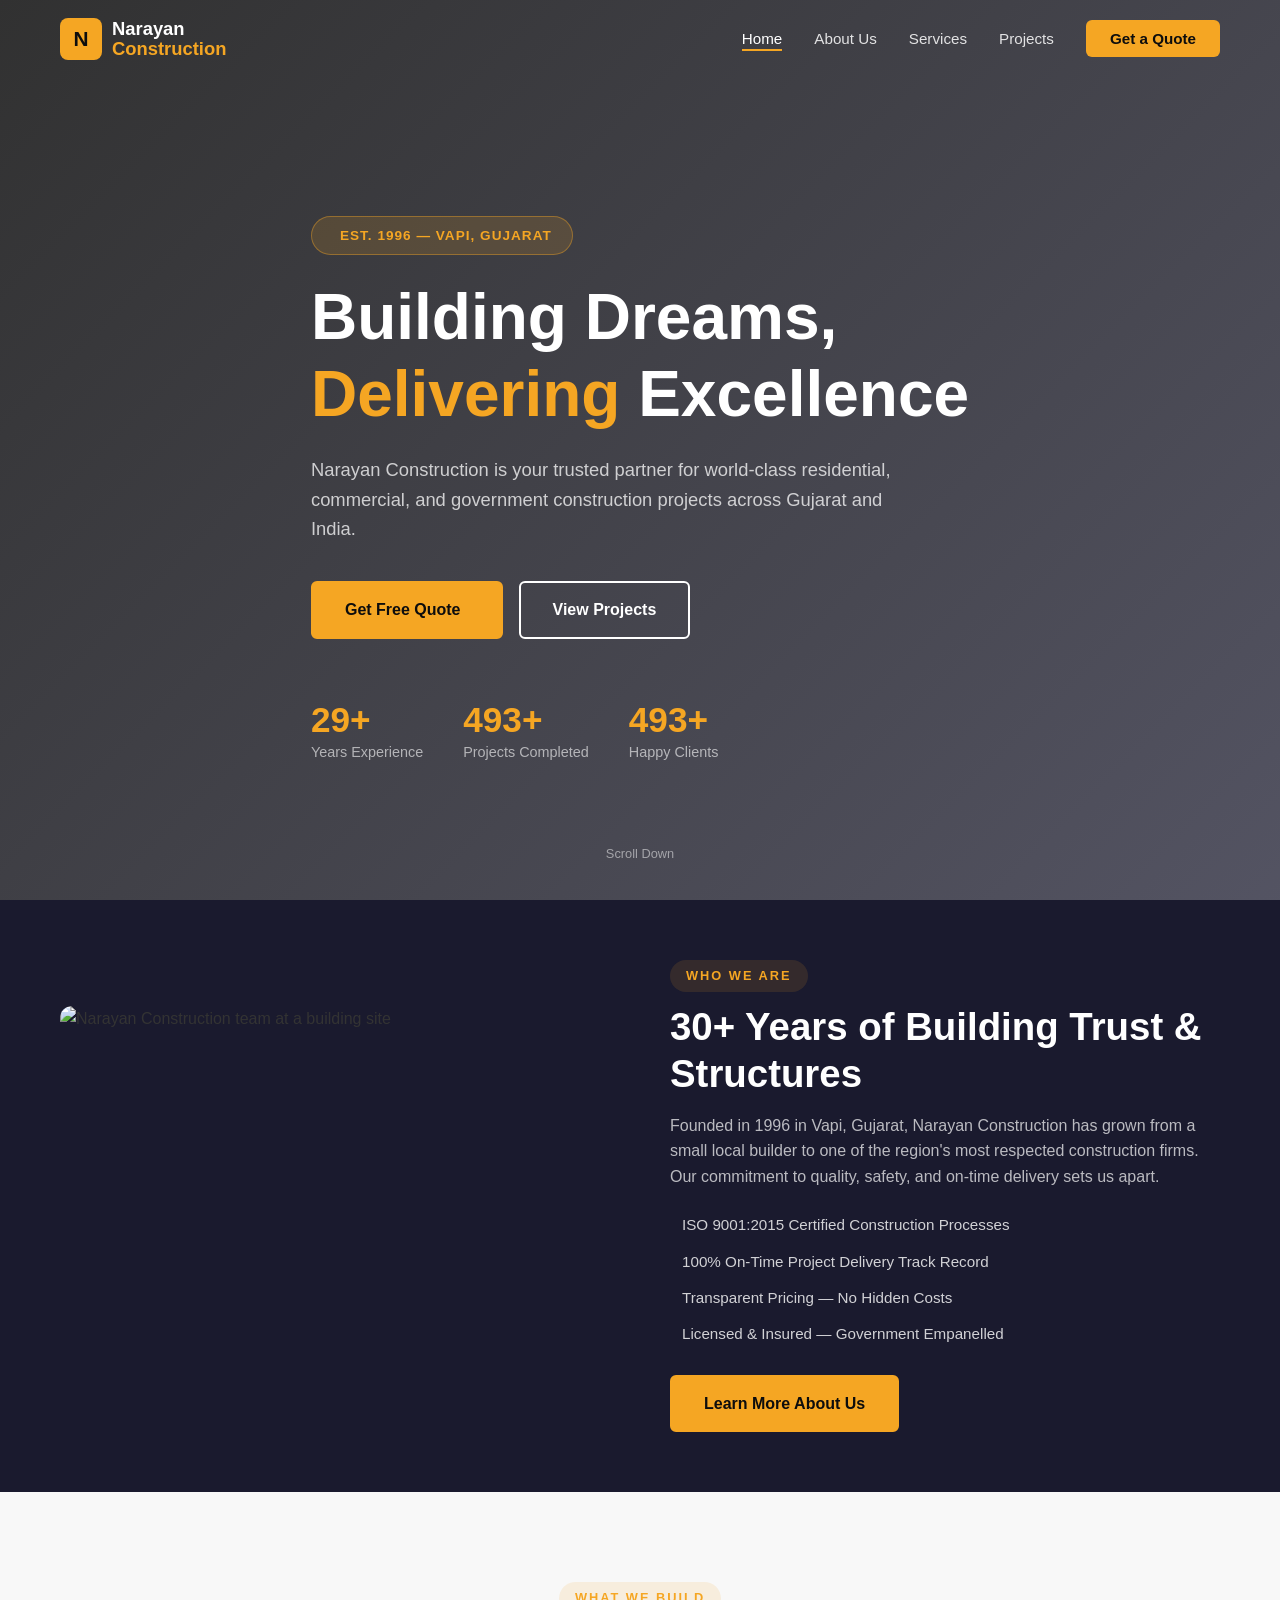
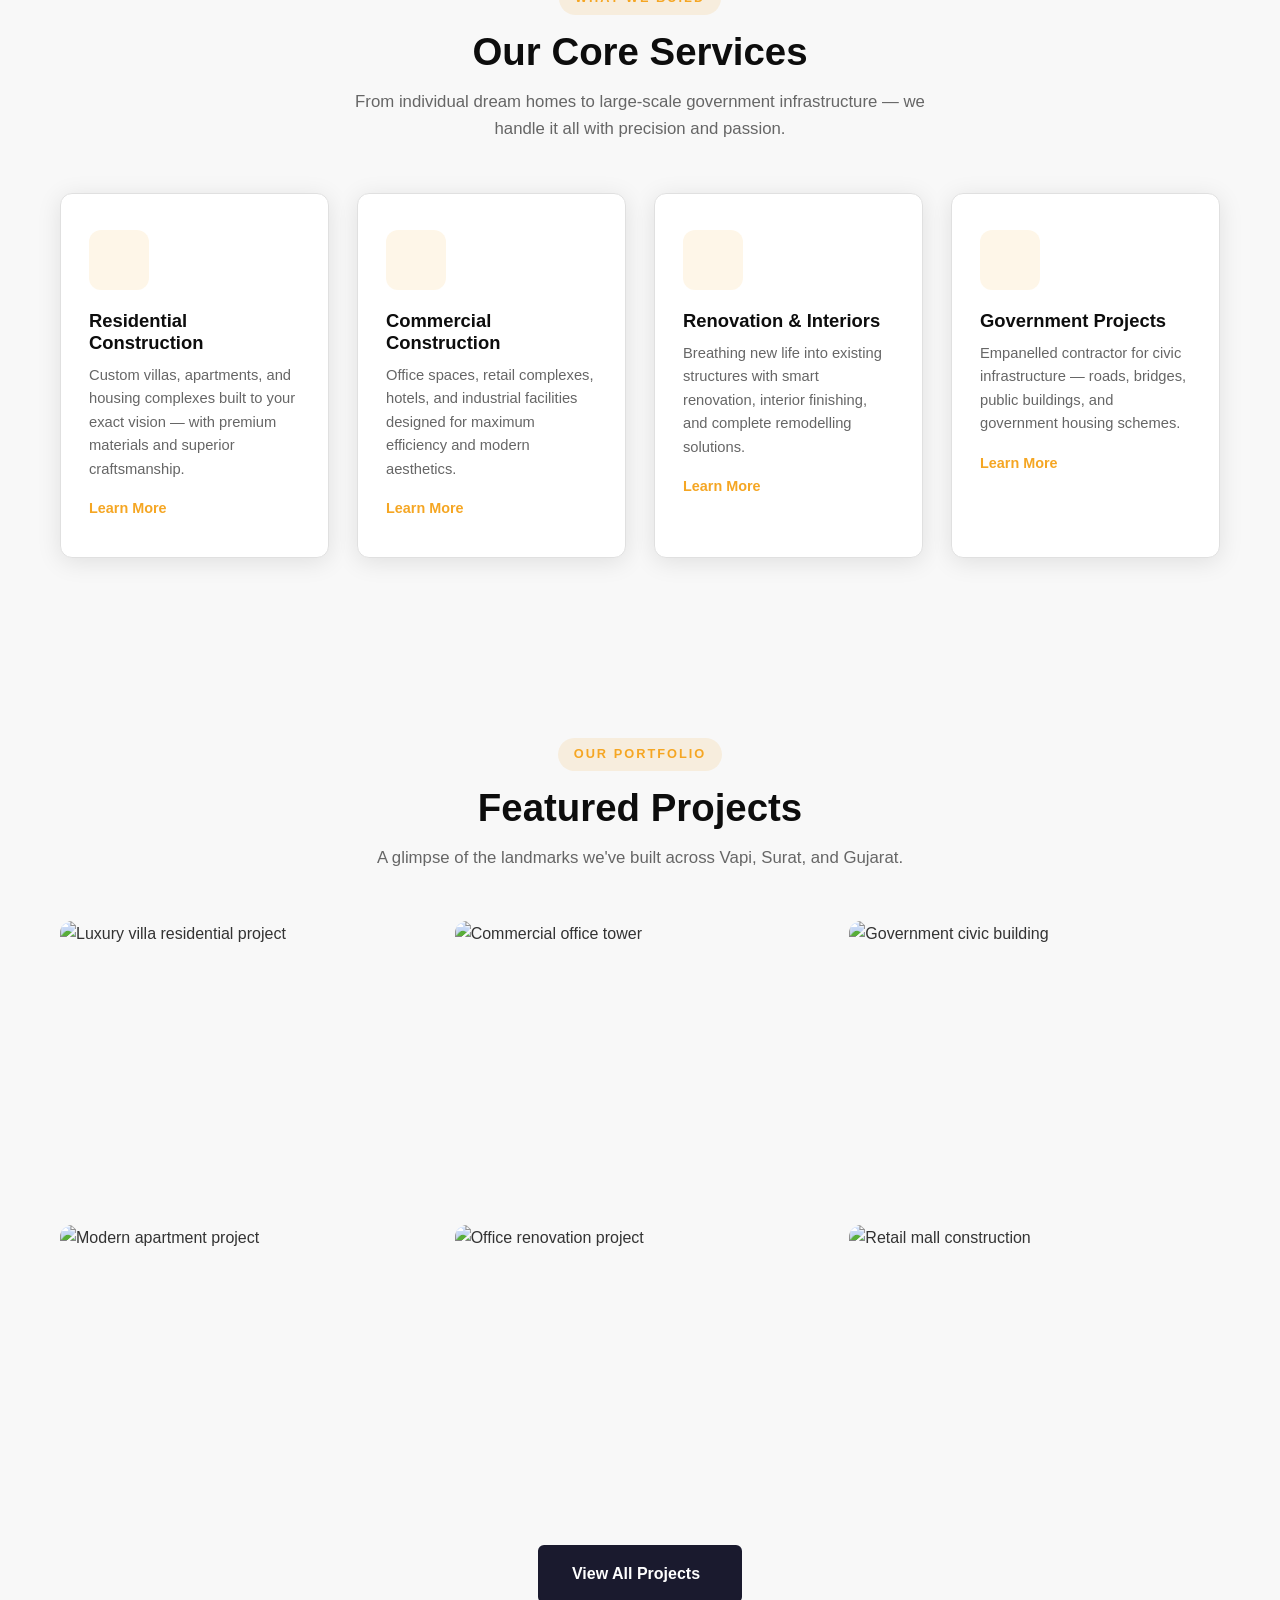
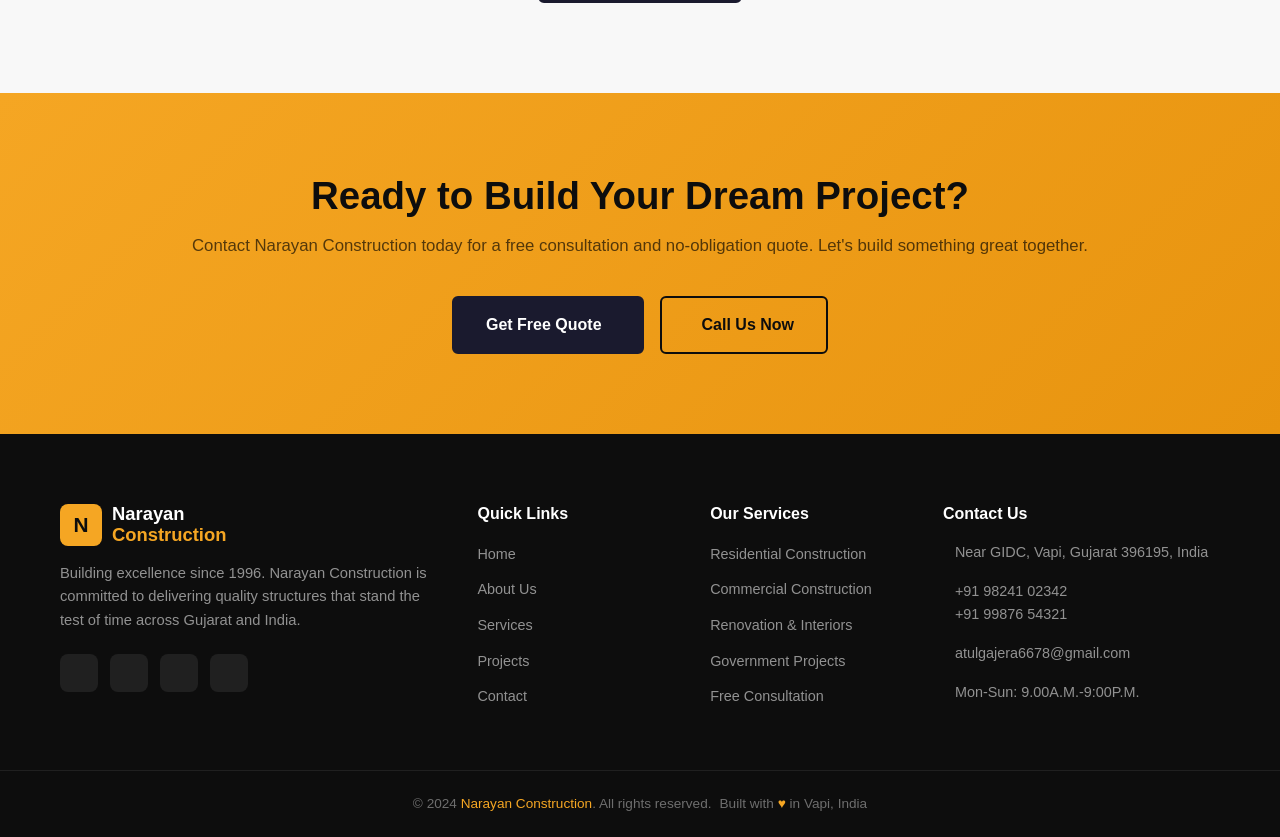
==== commit 31312679: "Update index.html" ====
--- a/index.html
+++ b/index.html
@@ -7,7 +7,7 @@
   <meta name="keywords" content="construction company Vapi, residential construction India, commercial construction Gujarat, Narayan Construction"/>
   <title>Narayan Construction | Building Dreams, Delivering Excellence | Vapi, India</title>
   <link rel="stylesheet" href="style.css"/>
-  <link rel="stylesheet" href="https://cdnjs.cloudflare.com/ajax/libs/font-awesome/6.5.0/css/all.min.css"/>
+  <link rel="stylesheet" href="https://cdnjs.cloudflare.com/ajax/libs/font-awesome/6.5.0/all.min.css"/>
   <style>
     /* Home-only extras */
     .hero { min-height: 100vh; }
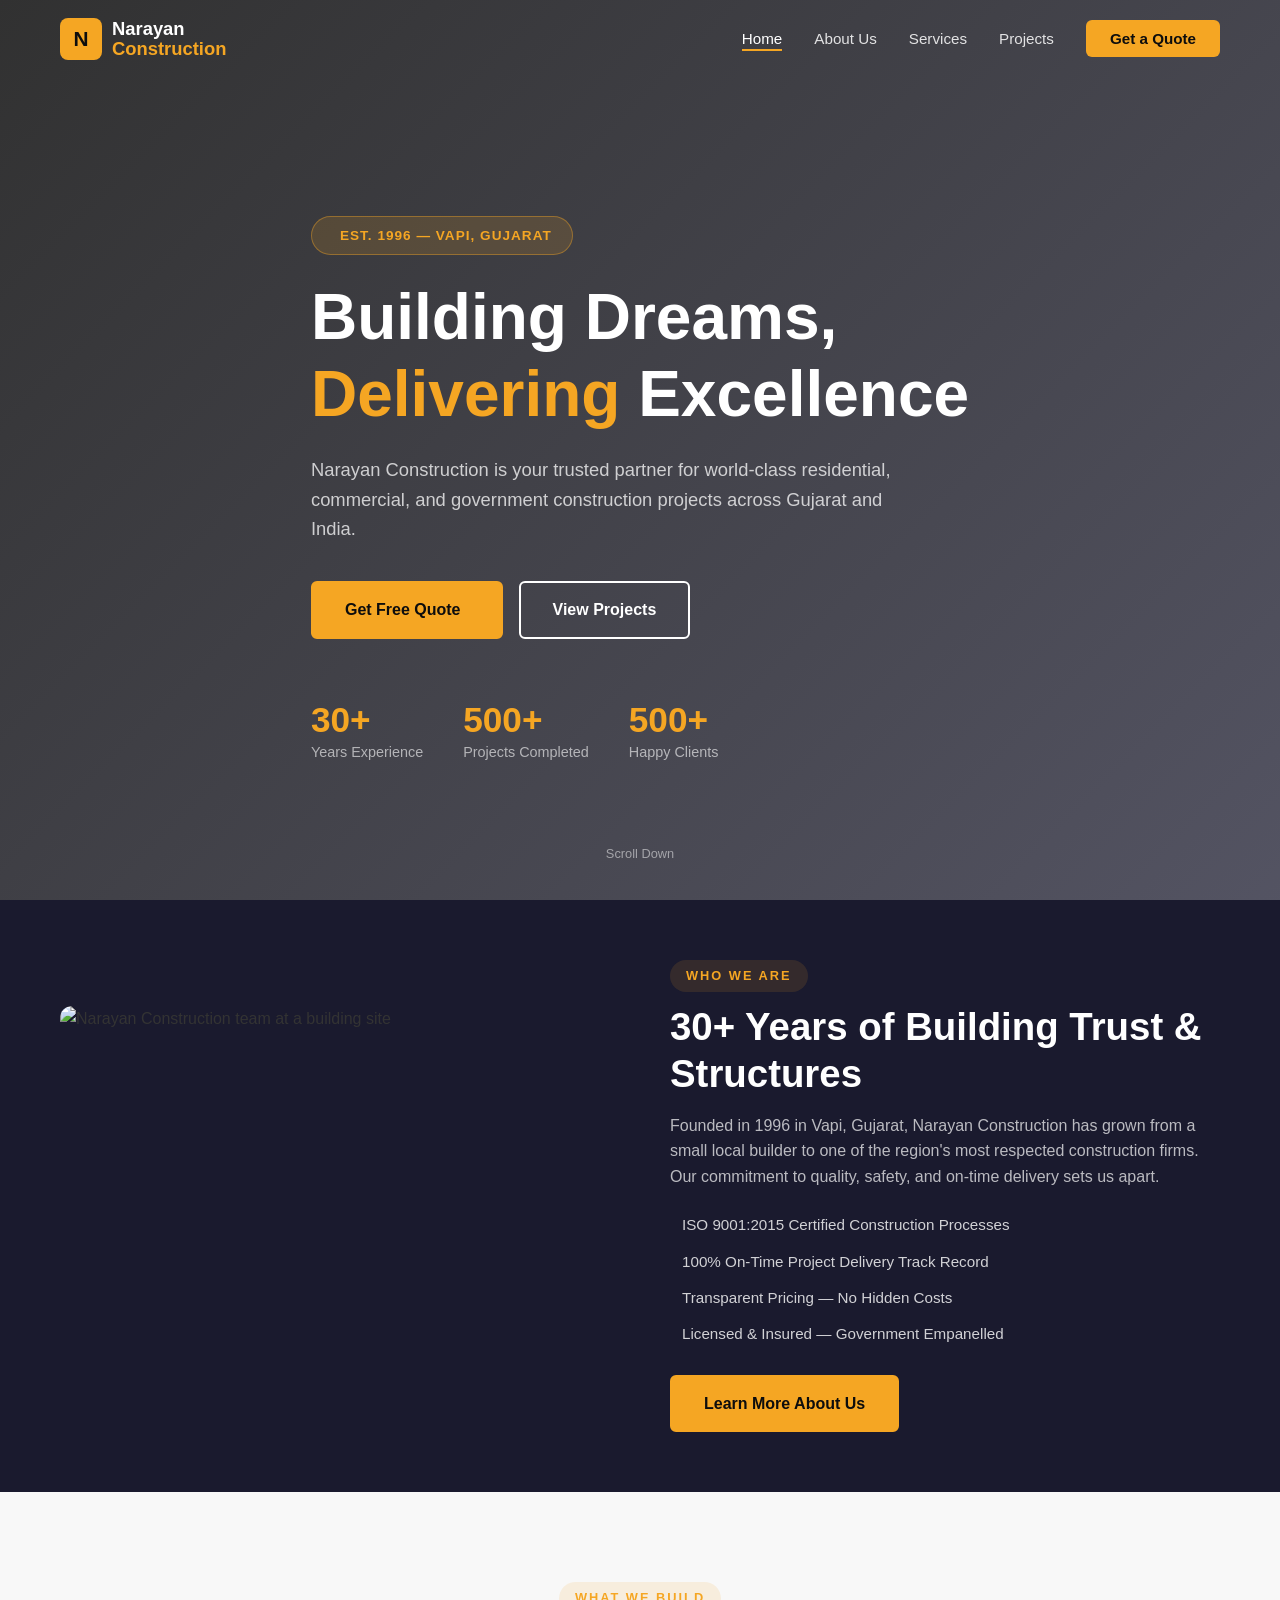
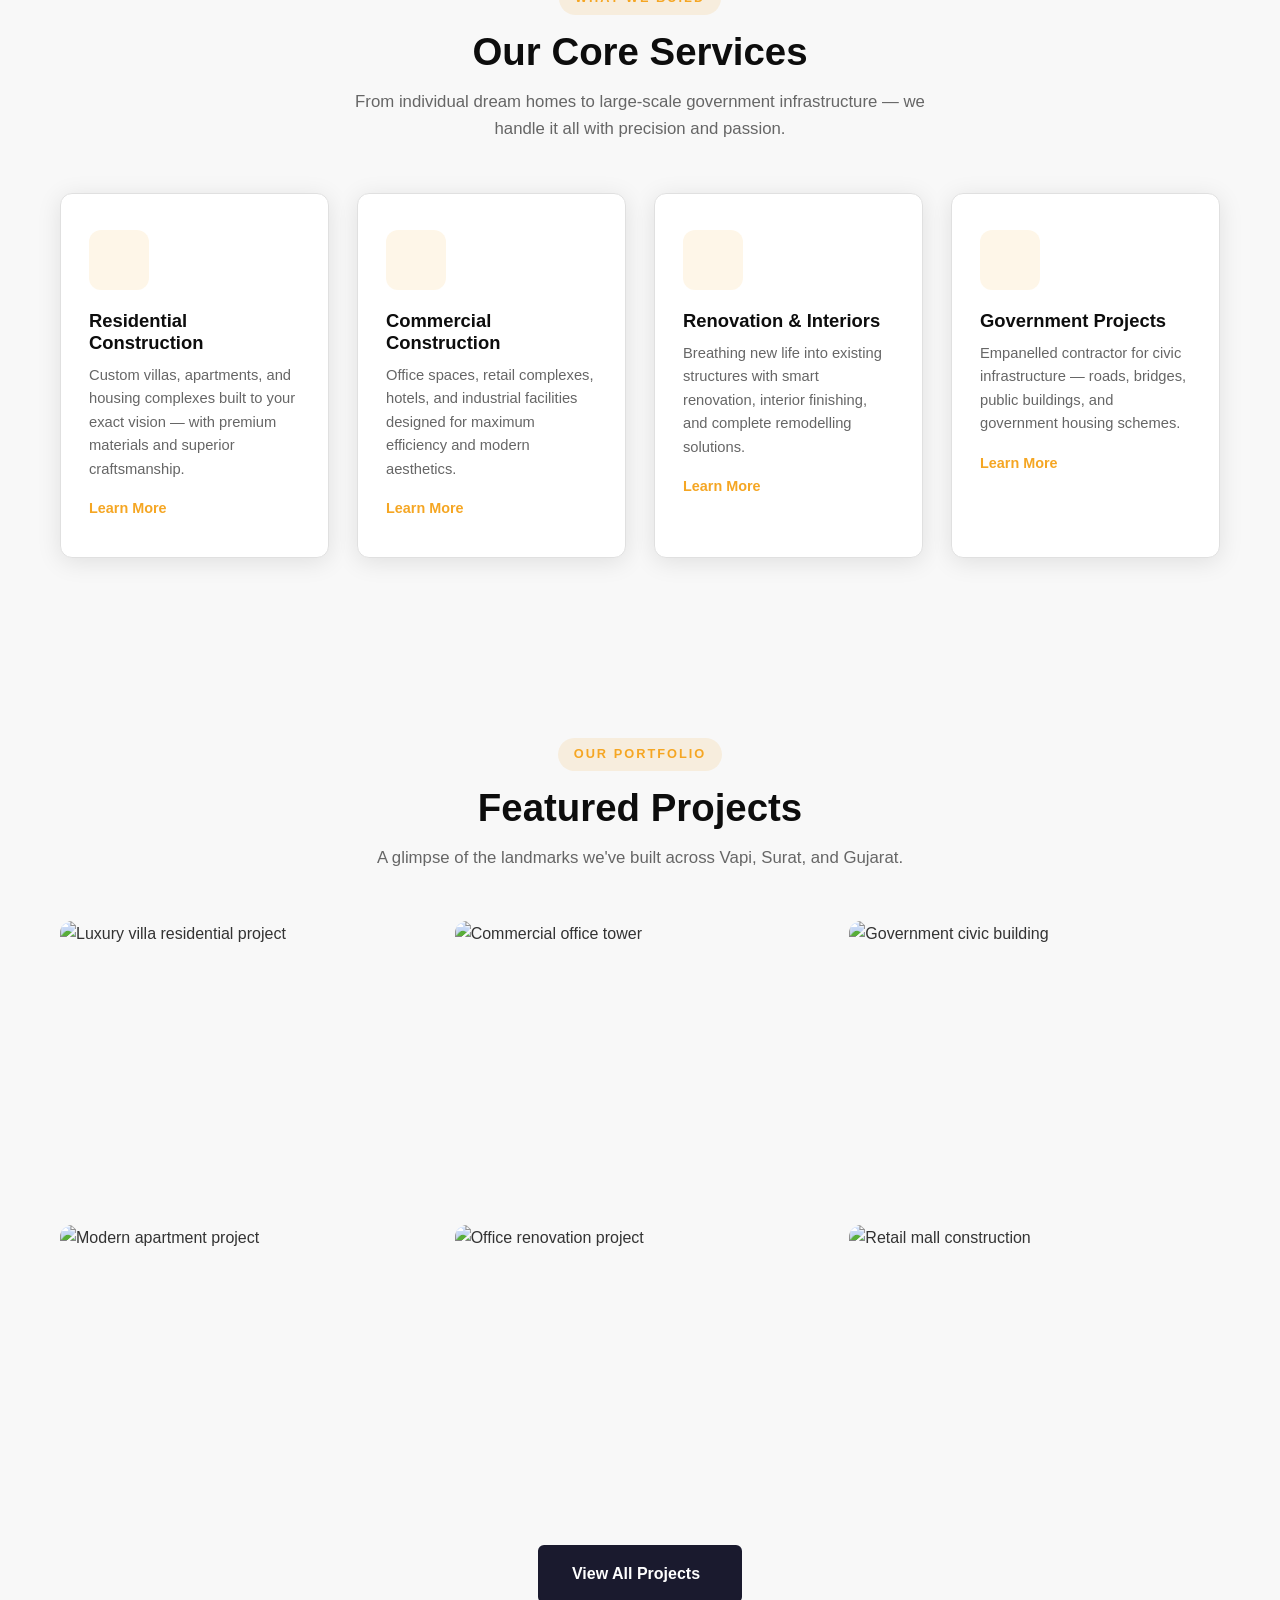
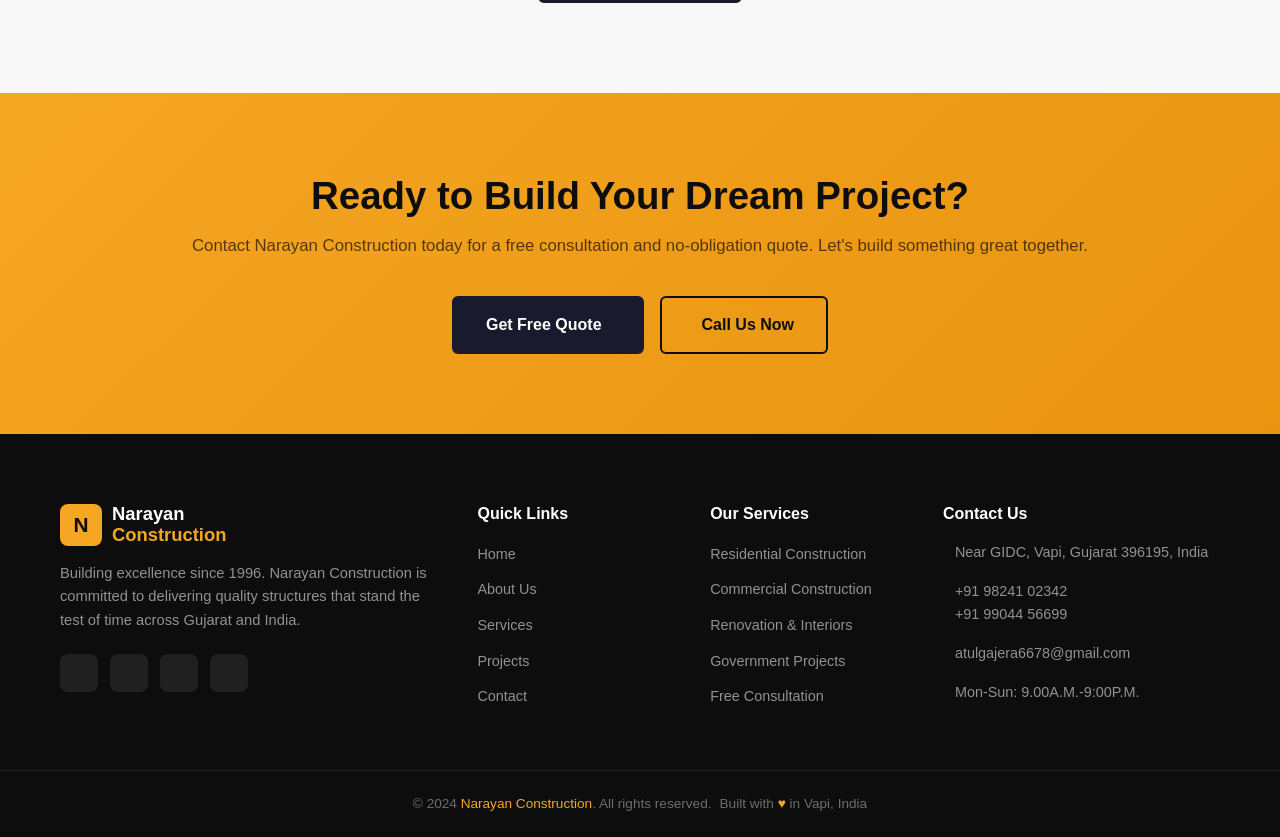
==== commit 9f038cb3: "Update index.html" ====
--- a/index.html
+++ b/index.html
@@ -234,7 +234,7 @@
         <div class="footer-col">
           <h4>Contact Us</h4>
           <div class="footer-contact-item"><i class="fas fa-map-marker-alt"></i><span>Near GIDC, Vapi, Gujarat 396195, India</span></div>
-          <div class="footer-contact-item"><i class="fas fa-phone"></i><span>+91 98241 02342<br/>+91 99876 54321</span></div>
+          <div class="footer-contact-item"><i class="fas fa-phone"></i><span>+91 98241 02342<br/>+91 99044 56699</span></div>
           <div class="footer-contact-item"><i class="fas fa-envelope"></i><span>atulgajera6678@gmail.com</span></div>
           <div class="footer-contact-item"><i class="fas fa-clock"></i><span>Mon-Sun: 9.00A.M.-9:00P.M.</span></div>
         </div>
